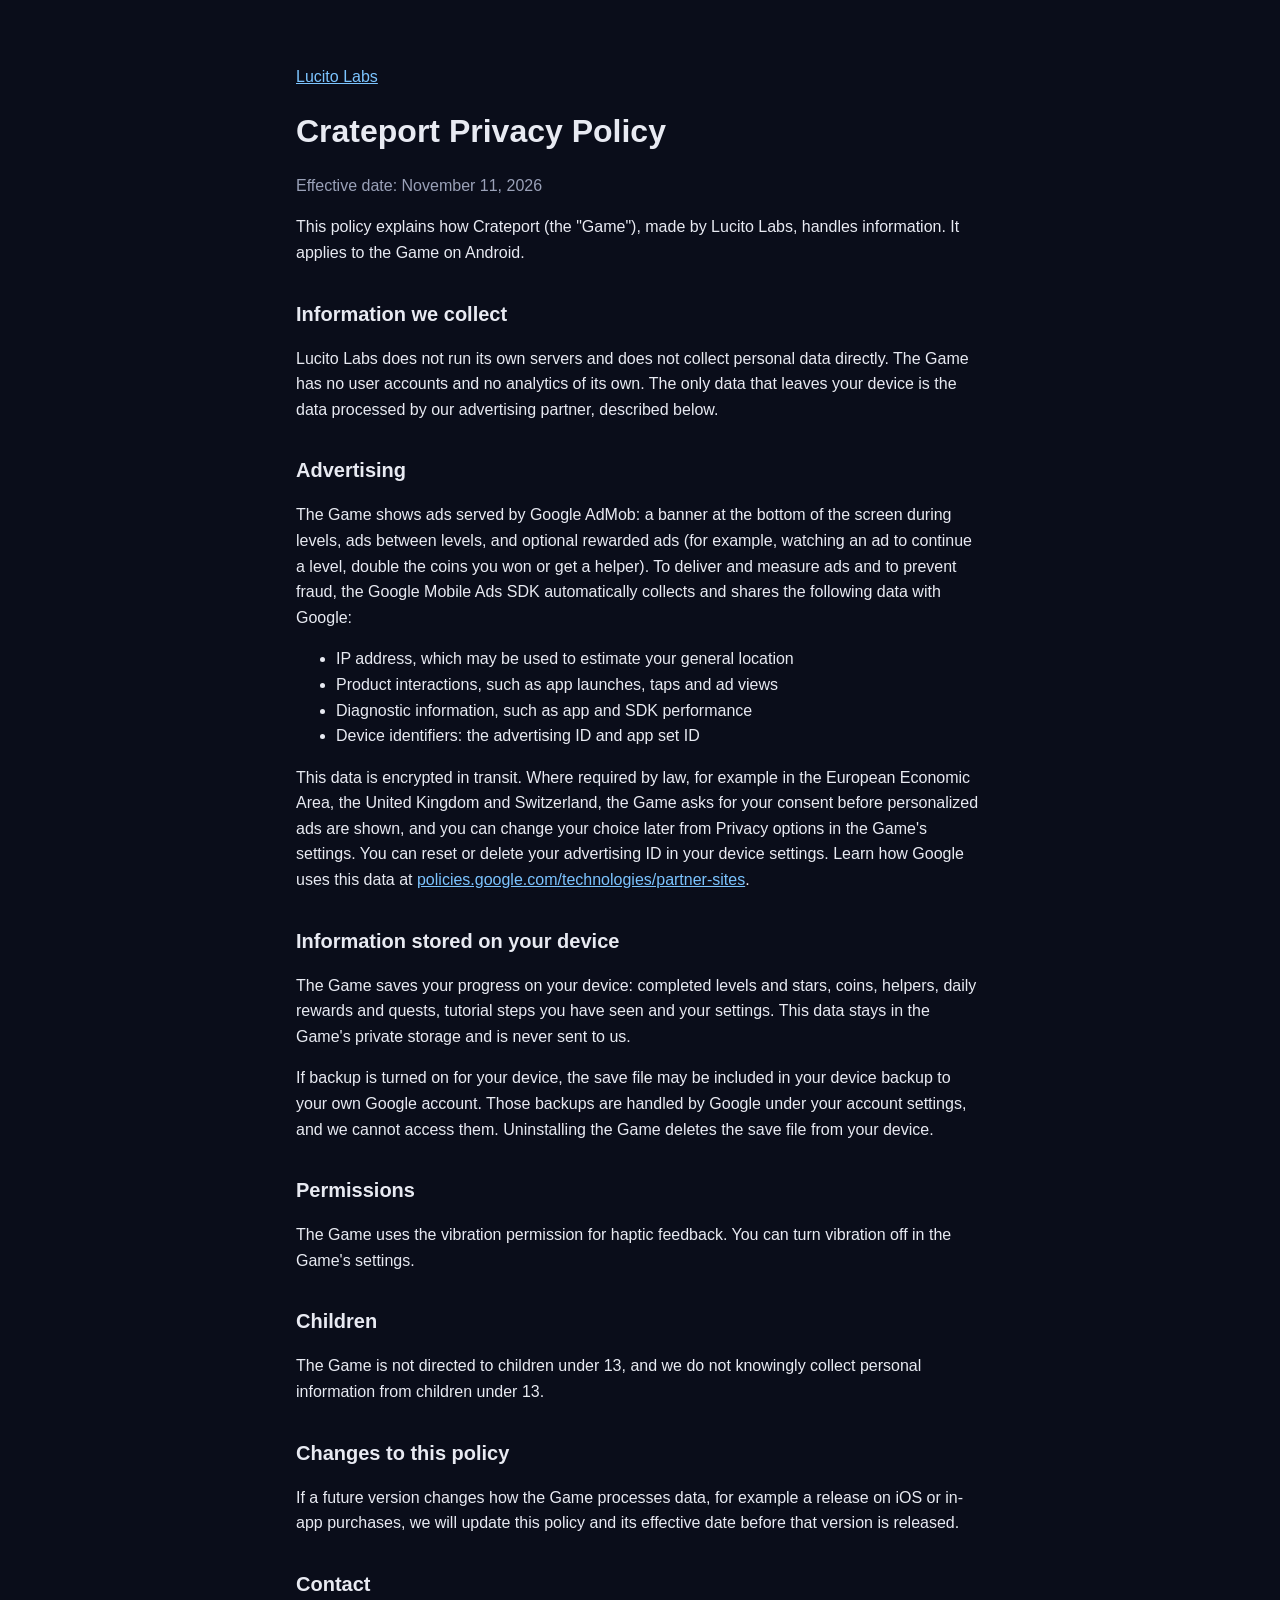
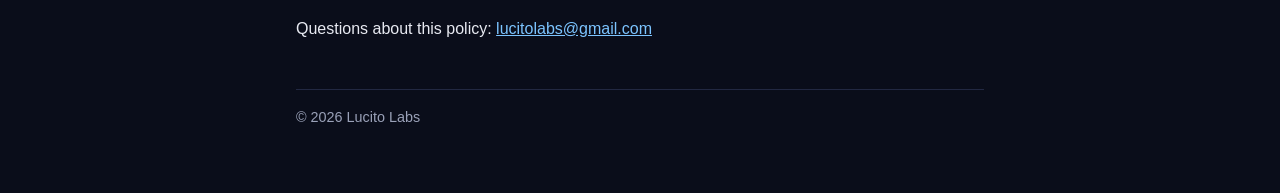
==== crateport/privacy.html @ df4b510f "docs(privacy): add the Crateport privacy policy" ====
<!doctype html>
<html lang="en">
<head>
  <meta charset="utf-8">
  <meta name="viewport" content="width=device-width, initial-scale=1">
  <title>Crateport Privacy Policy</title>
  <meta name="description" content="Privacy policy for Crateport by Lucito Labs.">
  <link rel="icon" href="../favicon.ico" sizes="any">
  <link rel="icon" href="../assets/favicon.svg" type="image/svg+xml">
  <link rel="apple-touch-icon" href="../assets/apple-touch-icon-180.png">
  <link rel="stylesheet" href="../style.css">
</head>
<body>
  <main>
    <p><a href="../">Lucito Labs</a></p>
    <h1>Crateport Privacy Policy</h1>
    <p class="muted">Effective date: November 11, 2026</p>

    <p>This policy explains how Crateport (the "Game"), made by Lucito Labs, handles information. It applies to the Game on Android.</p>

    <h2>Information we collect</h2>
    <p>Lucito Labs does not run its own servers and does not collect personal data directly. The Game has no user accounts and no analytics of its own. The only data that leaves your device is the data processed by our advertising partner, described below.</p>

    <h2>Advertising</h2>
    <p>The Game shows ads served by Google AdMob: a banner at the bottom of the screen during levels, ads between levels, and optional rewarded ads (for example, watching an ad to continue a level, double the coins you won or get a helper). To deliver and measure ads and to prevent fraud, the Google Mobile Ads SDK automatically collects and shares the following data with Google:</p>
    <ul>
      <li>IP address, which may be used to estimate your general location</li>
      <li>Product interactions, such as app launches, taps and ad views</li>
      <li>Diagnostic information, such as app and SDK performance</li>
      <li>Device identifiers: the advertising ID and app set ID</li>
    </ul>
    <p>This data is encrypted in transit. Where required by law, for example in the European Economic Area, the United Kingdom and Switzerland, the Game asks for your consent before personalized ads are shown, and you can change your choice later from Privacy options in the Game's settings. You can reset or delete your advertising ID in your device settings. Learn how Google uses this data at <a href="https://policies.google.com/technologies/partner-sites">policies.google.com/technologies/partner-sites</a>.</p>

    <h2>Information stored on your device</h2>
    <p>The Game saves your progress on your device: completed levels and stars, coins, helpers, daily rewards and quests, tutorial steps you have seen and your settings. This data stays in the Game's private storage and is never sent to us.</p>
    <p>If backup is turned on for your device, the save file may be included in your device backup to your own Google account. Those backups are handled by Google under your account settings, and we cannot access them. Uninstalling the Game deletes the save file from your device.</p>

    <h2>Permissions</h2>
    <p>The Game uses the vibration permission for haptic feedback. You can turn vibration off in the Game's settings.</p>

    <h2>Children</h2>
    <p>The Game is not directed to children under 13, and we do not knowingly collect personal information from children under 13.</p>

    <h2>Changes to this policy</h2>
    <p>If a future version changes how the Game processes data, for example a release on iOS or in-app purchases, we will update this policy and its effective date before that version is released.</p>

    <h2>Contact</h2>
    <p>Questions about this policy: <a href="mailto:lucitolabs@gmail.com">lucitolabs@gmail.com</a></p>

    <footer>&copy; 2026 Lucito Labs</footer>
  </main>
</body>
</html>
---- style.css ----
:root {
  --bg: #0a0d1a;
  --fg: #e8eaf2;
  --muted: #9aa1b8;
  --accent: #7cc4ff;
  --line: #222842;
}

* { box-sizing: border-box; }

body {
  margin: 0;
  background: var(--bg);
  color: var(--fg);
  font: 16px/1.6 -apple-system, BlinkMacSystemFont, "Segoe UI", Roboto, Helvetica, Arial, sans-serif;
}

main {
  max-width: 720px;
  margin: 0 auto;
  padding: 48px 16px 64px;
}

h1 { font-size: 2rem; margin: 0 0 8px; }
h1 .logo { display: block; max-width: 100%; height: auto; margin-left: -57px; }
h2 { font-size: 1.25rem; margin: 32px 0 8px; }
p, li { color: var(--fg); }
.muted { color: var(--muted); }
a { color: var(--accent); }

.card {
  border: 1px solid var(--line);
  border-radius: 12px;
  padding: 16px 20px;
  margin: 16px 0;
}

footer {
  margin-top: 48px;
  padding-top: 16px;
  border-top: 1px solid var(--line);
  color: var(--muted);
  font-size: 0.9rem;
}
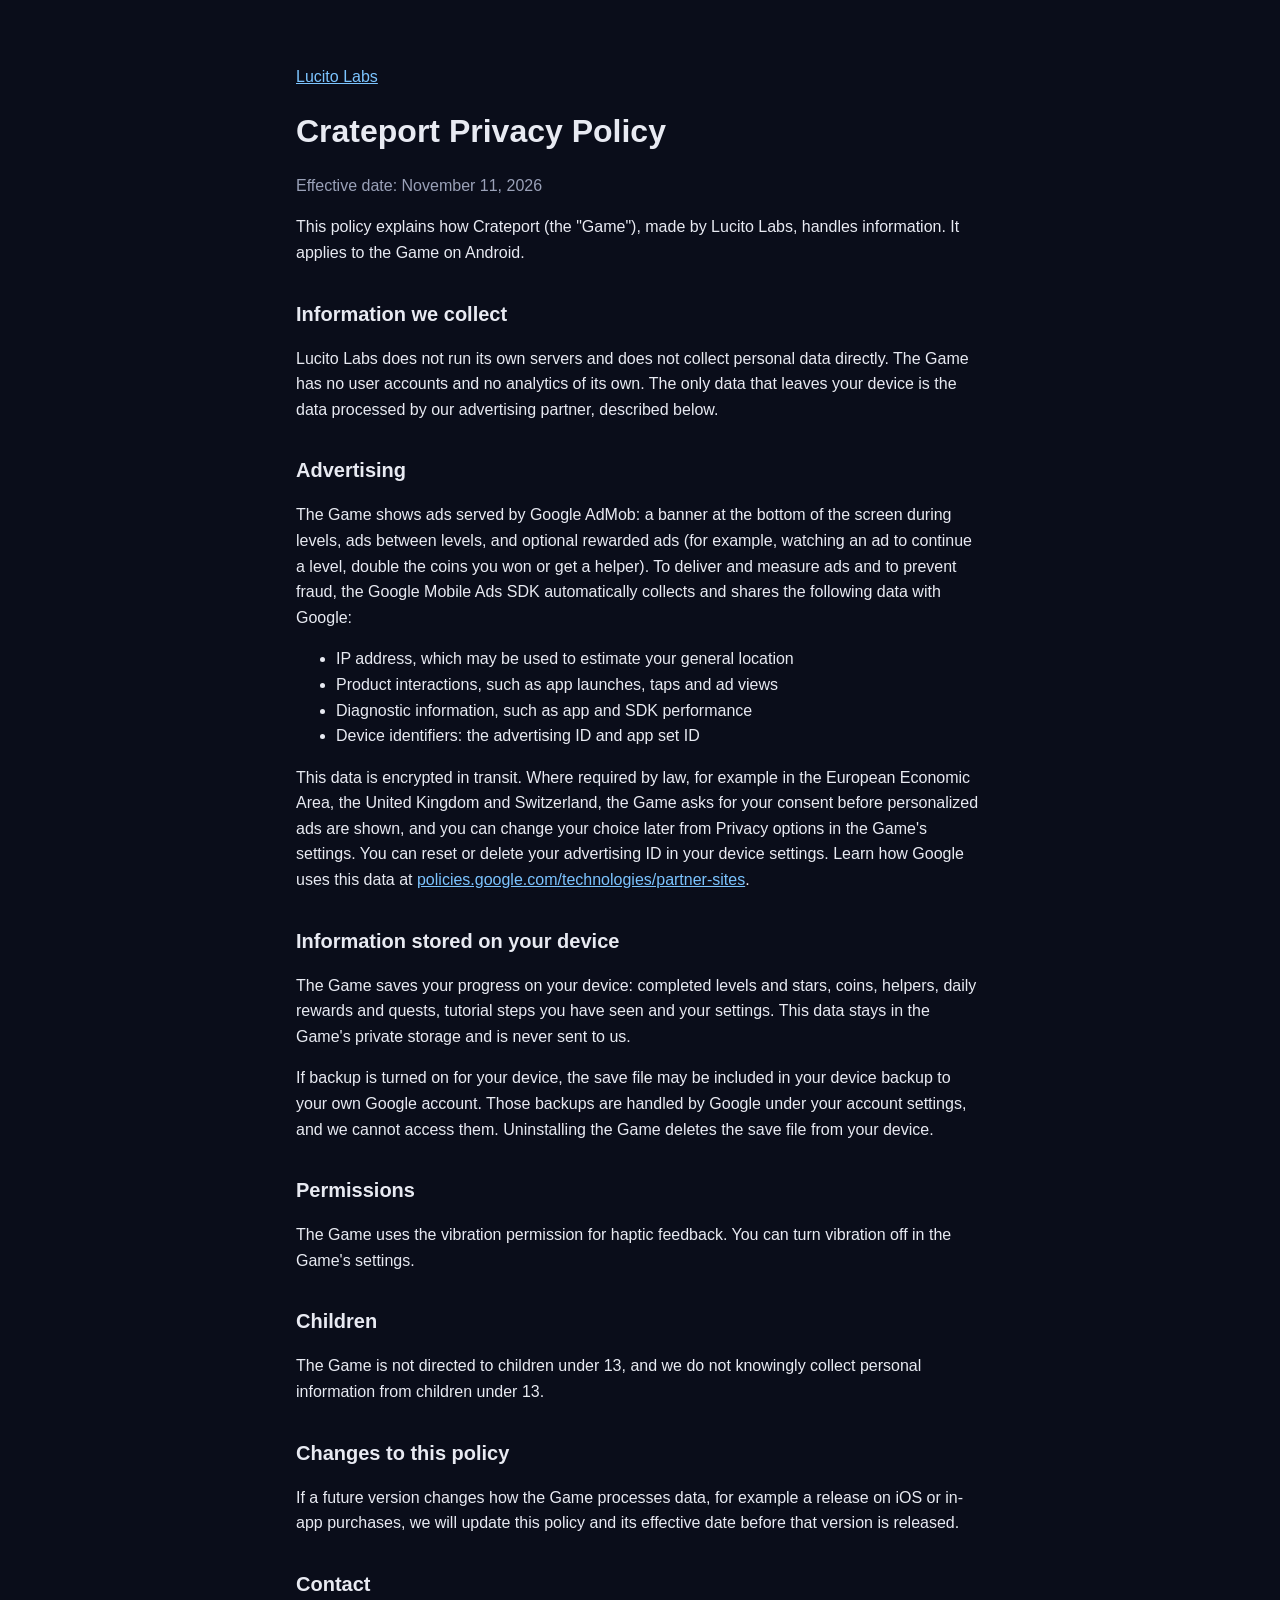
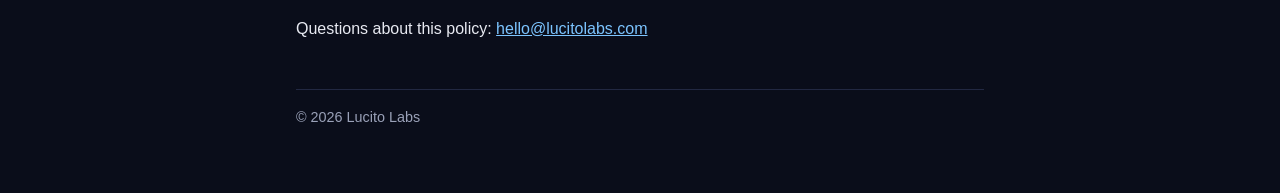
==== commit 76cfb894: "fix(crateport): use hello@lucitolabs.com as the privacy contact" ====
--- a/crateport/privacy.html
+++ b/crateport/privacy.html
@@ -45,7 +45,7 @@
     <p>If a future version changes how the Game processes data, for example a release on iOS or in-app purchases, we will update this policy and its effective date before that version is released.</p>
 
     <h2>Contact</h2>
-    <p>Questions about this policy: <a href="mailto:lucitolabs@gmail.com">lucitolabs@gmail.com</a></p>
+    <p>Questions about this policy: <a href="mailto:hello@lucitolabs.com">hello@lucitolabs.com</a></p>
 
     <footer>&copy; 2026 Lucito Labs</footer>
   </main>
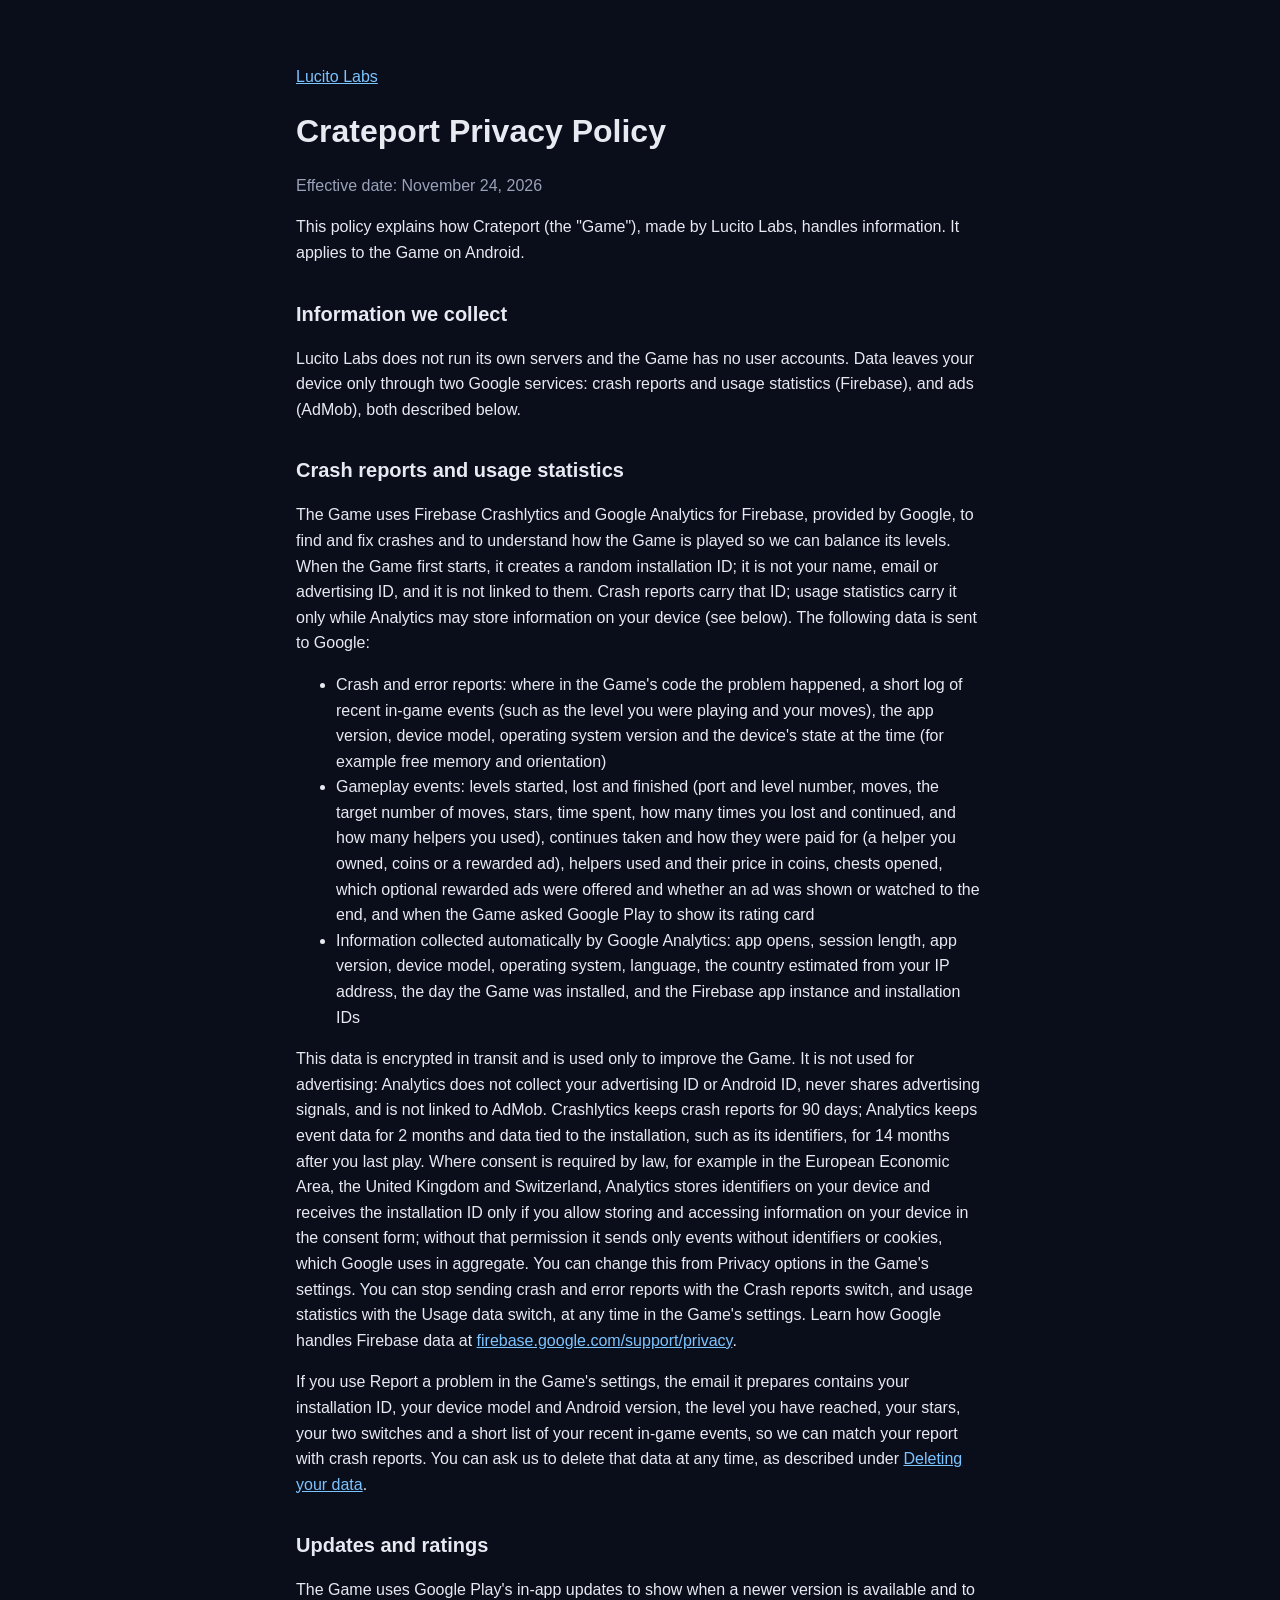
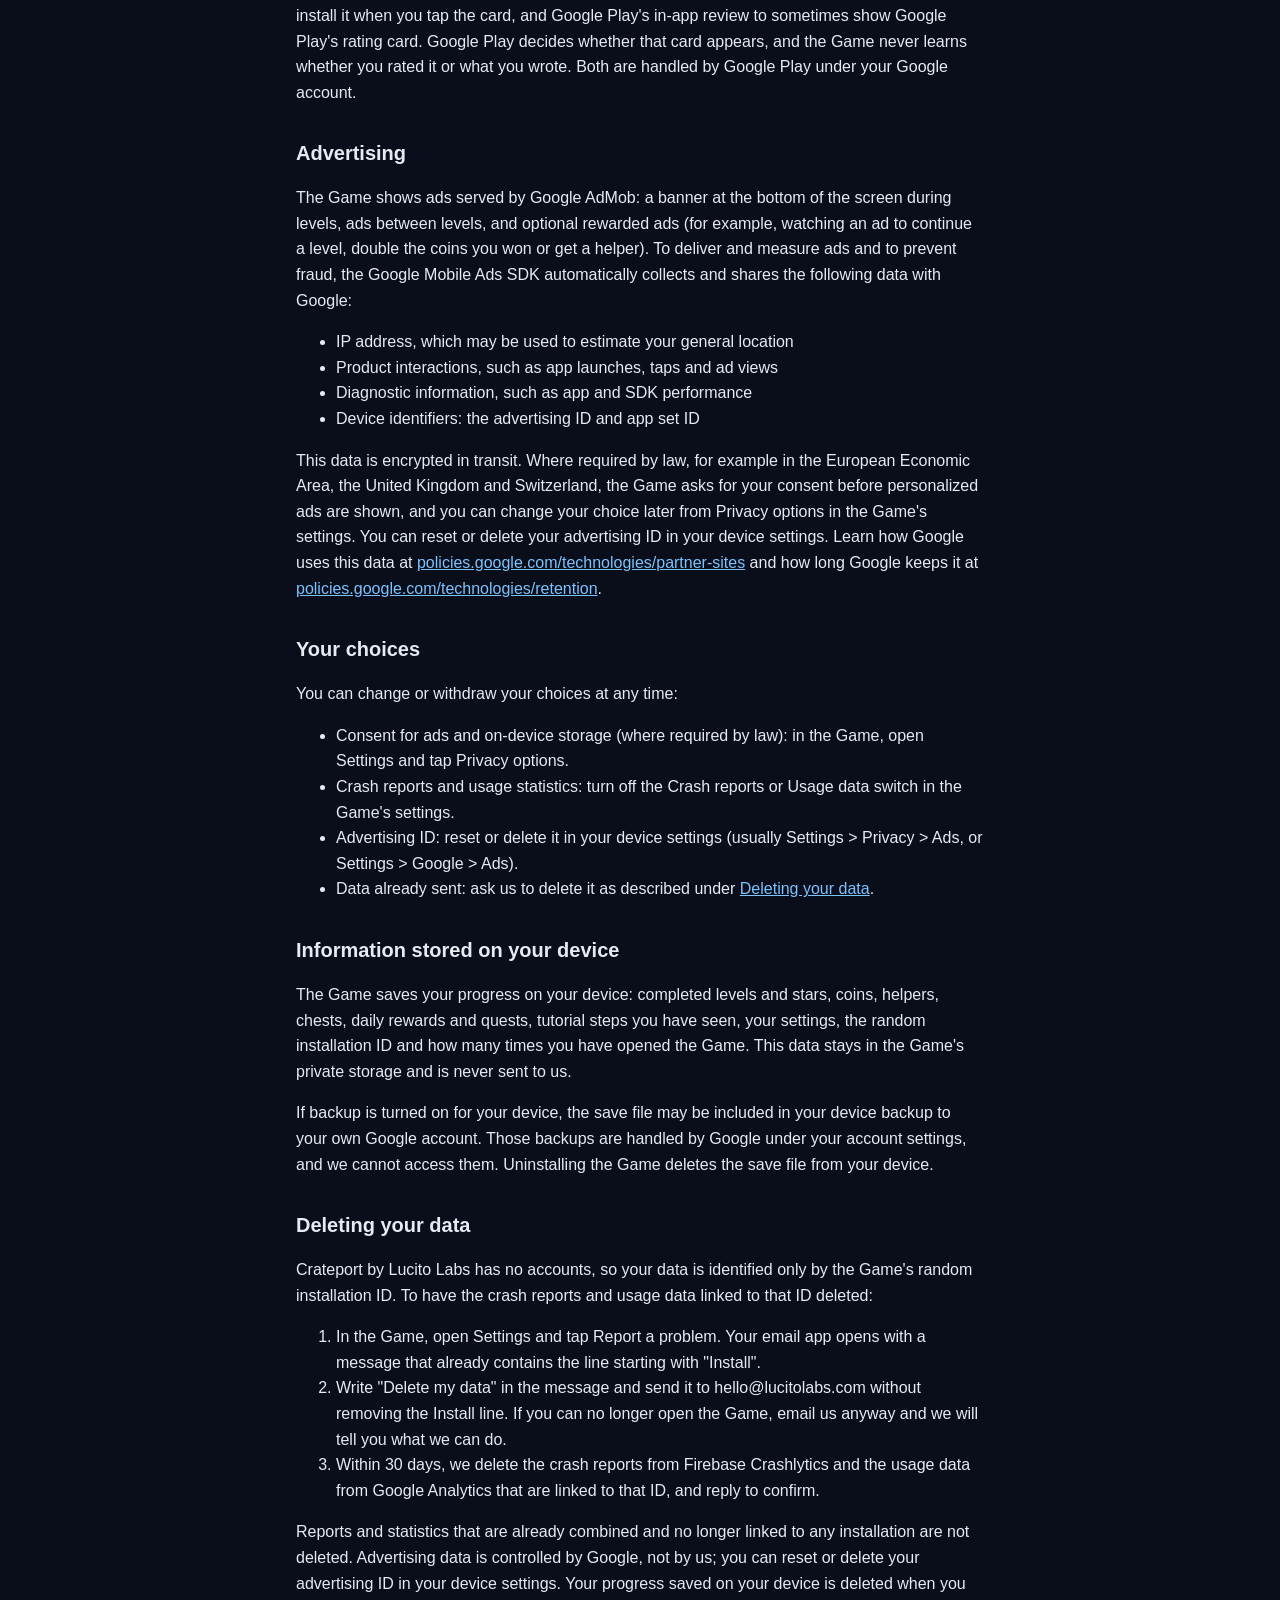
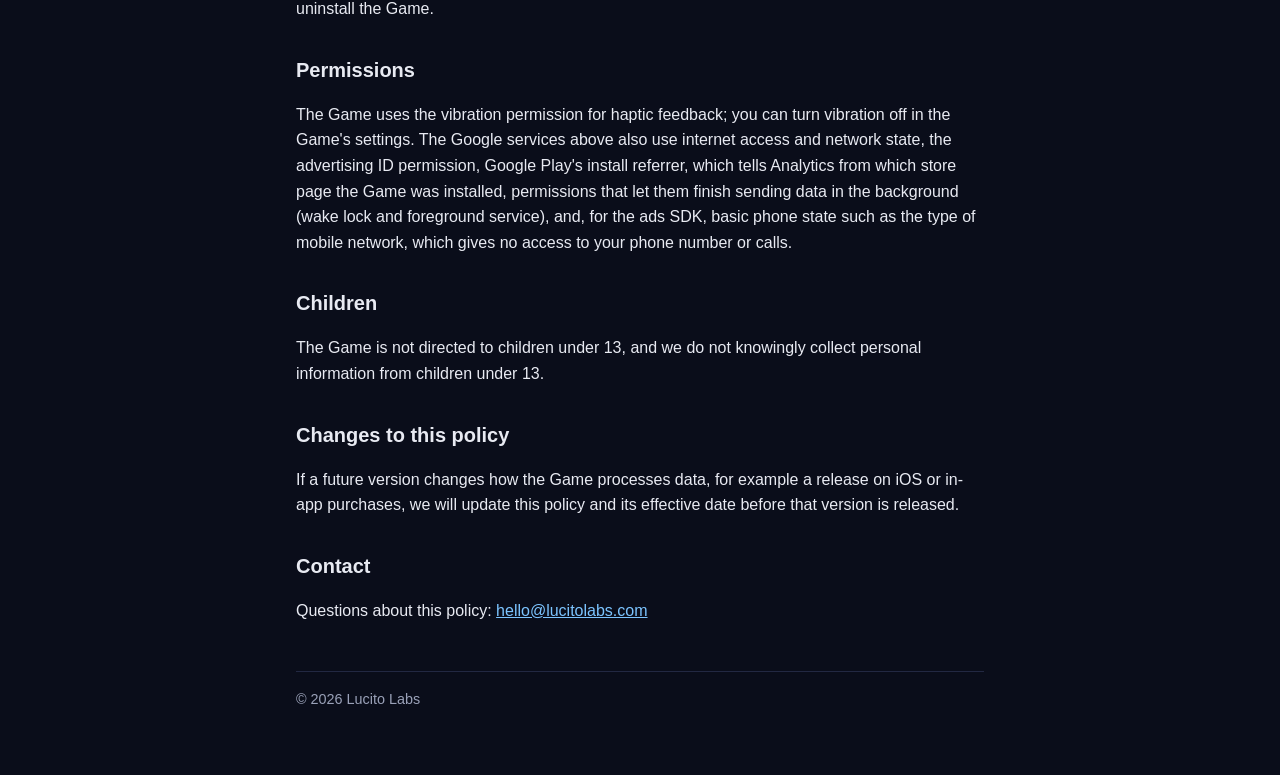
==== commit ffb9a2ab: "docs(crateport): add Firebase, Play updates and reviews, data deletion and permissions to the privac" ====
--- a/crateport/privacy.html
+++ b/crateport/privacy.html
@@ -14,12 +14,25 @@
   <main>
     <p><a href="../">Lucito Labs</a></p>
     <h1>Crateport Privacy Policy</h1>
-    <p class="muted">Effective date: November 11, 2026</p>
+    <p class="muted">Effective date: November 24, 2026</p>
 
     <p>This policy explains how Crateport (the "Game"), made by Lucito Labs, handles information. It applies to the Game on Android.</p>
 
     <h2>Information we collect</h2>
-    <p>Lucito Labs does not run its own servers and does not collect personal data directly. The Game has no user accounts and no analytics of its own. The only data that leaves your device is the data processed by our advertising partner, described below.</p>
+    <p>Lucito Labs does not run its own servers and the Game has no user accounts. Data leaves your device only through two Google services: crash reports and usage statistics (Firebase), and ads (AdMob), both described below.</p>
+
+    <h2>Crash reports and usage statistics</h2>
+    <p>The Game uses Firebase Crashlytics and Google Analytics for Firebase, provided by Google, to find and fix crashes and to understand how the Game is played so we can balance its levels. When the Game first starts, it creates a random installation ID; it is not your name, email or advertising ID, and it is not linked to them. Crash reports carry that ID; usage statistics carry it only while Analytics may store information on your device (see below). The following data is sent to Google:</p>
+    <ul>
+      <li>Crash and error reports: where in the Game's code the problem happened, a short log of recent in-game events (such as the level you were playing and your moves), the app version, device model, operating system version and the device's state at the time (for example free memory and orientation)</li>
+      <li>Gameplay events: levels started, lost and finished (port and level number, moves, the target number of moves, stars, time spent, how many times you lost and continued, and how many helpers you used), continues taken and how they were paid for (a helper you owned, coins or a rewarded ad), helpers used and their price in coins, chests opened, which optional rewarded ads were offered and whether an ad was shown or watched to the end, and when the Game asked Google Play to show its rating card</li>
+      <li>Information collected automatically by Google Analytics: app opens, session length, app version, device model, operating system, language, the country estimated from your IP address, the day the Game was installed, and the Firebase app instance and installation IDs</li>
+    </ul>
+    <p>This data is encrypted in transit and is used only to improve the Game. It is not used for advertising: Analytics does not collect your advertising ID or Android ID, never shares advertising signals, and is not linked to AdMob. Crashlytics keeps crash reports for 90 days; Analytics keeps event data for 2 months and data tied to the installation, such as its identifiers, for 14 months after you last play. Where consent is required by law, for example in the European Economic Area, the United Kingdom and Switzerland, Analytics stores identifiers on your device and receives the installation ID only if you allow storing and accessing information on your device in the consent form; without that permission it sends only events without identifiers or cookies, which Google uses in aggregate. You can change this from Privacy options in the Game's settings. You can stop sending crash and error reports with the Crash reports switch, and usage statistics with the Usage data switch, at any time in the Game's settings. Learn how Google handles Firebase data at <a href="https://firebase.google.com/support/privacy">firebase.google.com/support/privacy</a>.</p>
+    <p>If you use Report a problem in the Game's settings, the email it prepares contains your installation ID, your device model and Android version, the level you have reached, your stars, your two switches and a short list of your recent in-game events, so we can match your report with crash reports. You can ask us to delete that data at any time, as described under <a href="#data-deletion">Deleting your data</a>.</p>
+
+    <h2>Updates and ratings</h2>
+    <p>The Game uses Google Play's in-app updates to show when a newer version is available and to install it when you tap the card, and Google Play's in-app review to sometimes show Google Play's rating card. Google Play decides whether that card appears, and the Game never learns whether you rated it or what you wrote. Both are handled by Google Play under your Google account.</p>
 
     <h2>Advertising</h2>
     <p>The Game shows ads served by Google AdMob: a banner at the bottom of the screen during levels, ads between levels, and optional rewarded ads (for example, watching an ad to continue a level, double the coins you won or get a helper). To deliver and measure ads and to prevent fraud, the Google Mobile Ads SDK automatically collects and shares the following data with Google:</p>
@@ -29,14 +42,32 @@
       <li>Diagnostic information, such as app and SDK performance</li>
       <li>Device identifiers: the advertising ID and app set ID</li>
     </ul>
-    <p>This data is encrypted in transit. Where required by law, for example in the European Economic Area, the United Kingdom and Switzerland, the Game asks for your consent before personalized ads are shown, and you can change your choice later from Privacy options in the Game's settings. You can reset or delete your advertising ID in your device settings. Learn how Google uses this data at <a href="https://policies.google.com/technologies/partner-sites">policies.google.com/technologies/partner-sites</a>.</p>
+    <p>This data is encrypted in transit. Where required by law, for example in the European Economic Area, the United Kingdom and Switzerland, the Game asks for your consent before personalized ads are shown, and you can change your choice later from Privacy options in the Game's settings. You can reset or delete your advertising ID in your device settings. Learn how Google uses this data at <a href="https://policies.google.com/technologies/partner-sites">policies.google.com/technologies/partner-sites</a> and how long Google keeps it at <a href="https://policies.google.com/technologies/retention">policies.google.com/technologies/retention</a>.</p>
+
+    <h2 id="your-choices">Your choices</h2>
+    <p>You can change or withdraw your choices at any time:</p>
+    <ul>
+      <li>Consent for ads and on-device storage (where required by law): in the Game, open Settings and tap Privacy options.</li>
+      <li>Crash reports and usage statistics: turn off the Crash reports or Usage data switch in the Game's settings.</li>
+      <li>Advertising ID: reset or delete it in your device settings (usually Settings &gt; Privacy &gt; Ads, or Settings &gt; Google &gt; Ads).</li>
+      <li>Data already sent: ask us to delete it as described under <a href="#data-deletion">Deleting your data</a>.</li>
+    </ul>
 
     <h2>Information stored on your device</h2>
-    <p>The Game saves your progress on your device: completed levels and stars, coins, helpers, daily rewards and quests, tutorial steps you have seen and your settings. This data stays in the Game's private storage and is never sent to us.</p>
+    <p>The Game saves your progress on your device: completed levels and stars, coins, helpers, chests, daily rewards and quests, tutorial steps you have seen, your settings, the random installation ID and how many times you have opened the Game. This data stays in the Game's private storage and is never sent to us.</p>
     <p>If backup is turned on for your device, the save file may be included in your device backup to your own Google account. Those backups are handled by Google under your account settings, and we cannot access them. Uninstalling the Game deletes the save file from your device.</p>
 
+    <h2 id="data-deletion">Deleting your data</h2>
+    <p>Crateport by Lucito Labs has no accounts, so your data is identified only by the Game's random installation ID. To have the crash reports and usage data linked to that ID deleted:</p>
+    <ol>
+      <li>In the Game, open Settings and tap Report a problem. Your email app opens with a message that already contains the line starting with "Install".</li>
+      <li>Write "Delete my data" in the message and send it to hello@lucitolabs.com without removing the Install line. If you can no longer open the Game, email us anyway and we will tell you what we can do.</li>
+      <li>Within 30 days, we delete the crash reports from Firebase Crashlytics and the usage data from Google Analytics that are linked to that ID, and reply to confirm.</li>
+    </ol>
+    <p>Reports and statistics that are already combined and no longer linked to any installation are not deleted. Advertising data is controlled by Google, not by us; you can reset or delete your advertising ID in your device settings. Your progress saved on your device is deleted when you uninstall the Game.</p>
+
     <h2>Permissions</h2>
-    <p>The Game uses the vibration permission for haptic feedback. You can turn vibration off in the Game's settings.</p>
+    <p>The Game uses the vibration permission for haptic feedback; you can turn vibration off in the Game's settings. The Google services above also use internet access and network state, the advertising ID permission, Google Play's install referrer, which tells Analytics from which store page the Game was installed, permissions that let them finish sending data in the background (wake lock and foreground service), and, for the ads SDK, basic phone state such as the type of mobile network, which gives no access to your phone number or calls.</p>
 
     <h2>Children</h2>
     <p>The Game is not directed to children under 13, and we do not knowingly collect personal information from children under 13.</p>
